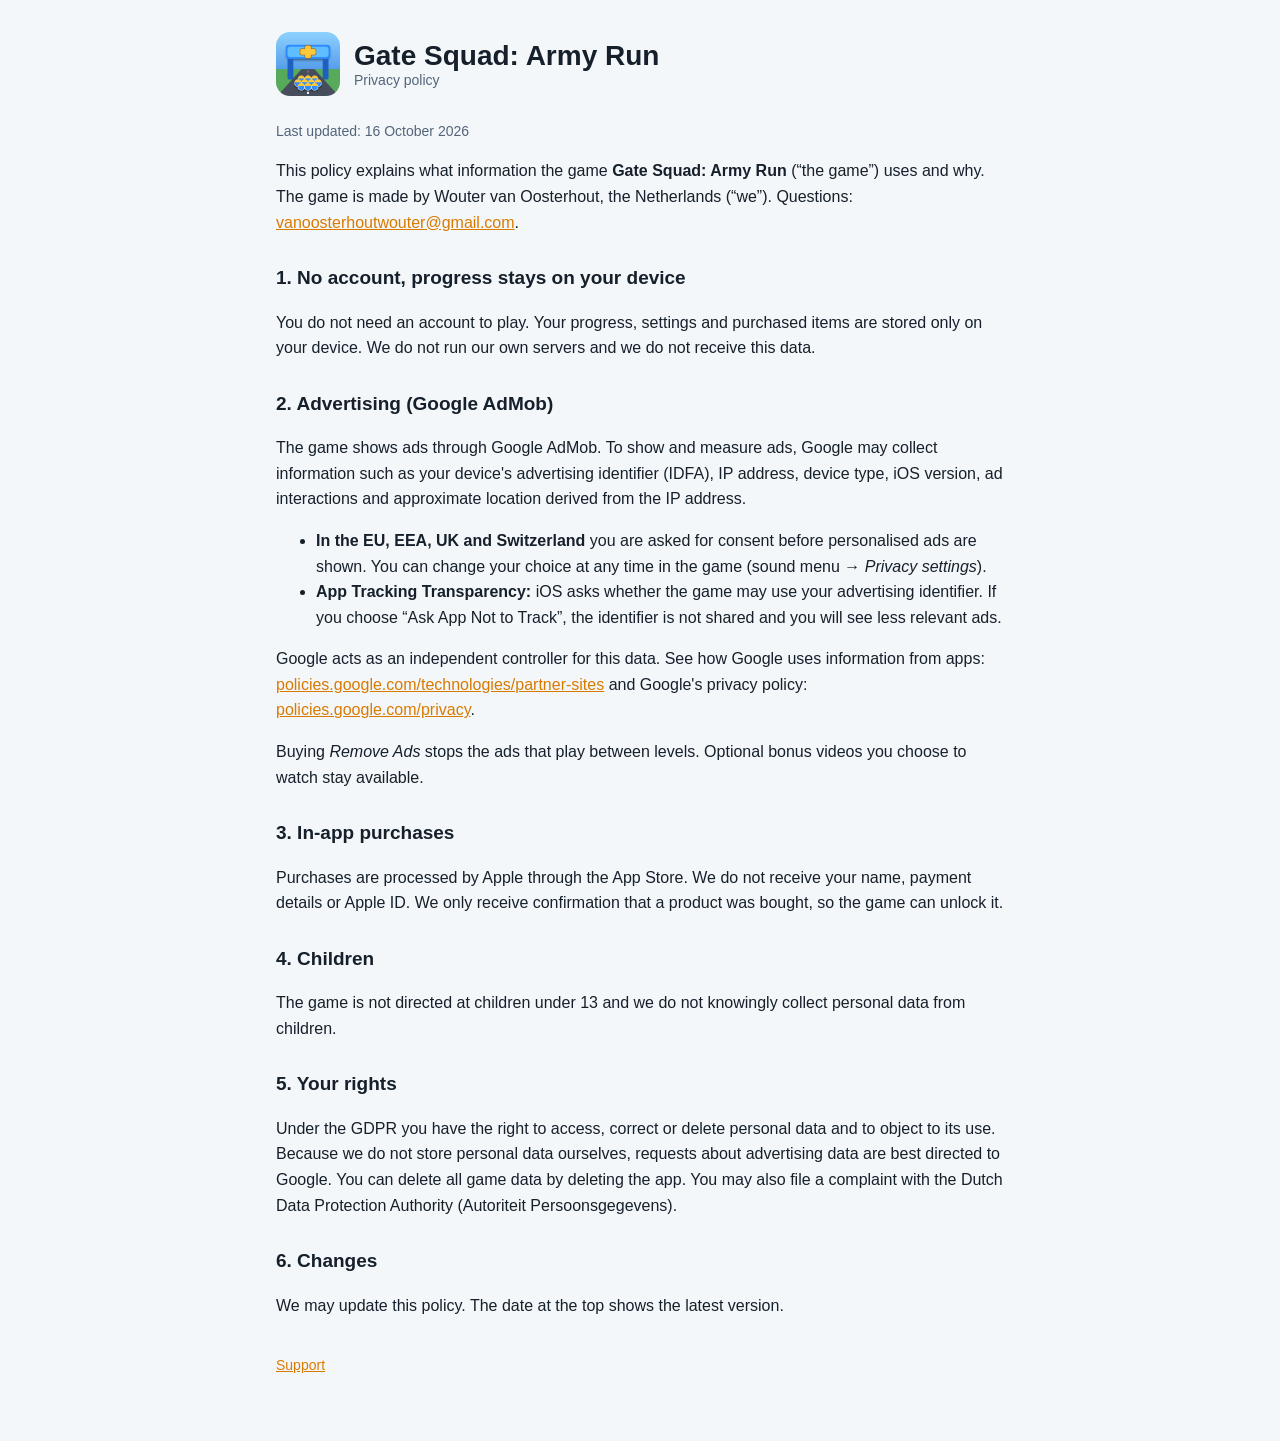
==== privacy.html @ c8fd2d6d "Add files via upload" ====
<!doctype html>
<html lang="en">
<head>
<meta charset="utf-8"><meta name="viewport" content="width=device-width,initial-scale=1">
<title>Gate Squad Privacy</title>
<link rel="stylesheet" href="style.css">
</head>
<body><main>
<header><img src="icon.png" alt=""><h1>Gate Squad: Army Run<small>Privacy policy</small></h1></header>
<p class="muted">Last updated: 16 October 2026</p>

<p>This policy explains what information the game <strong>Gate Squad: Army Run</strong> (“the game”) uses and why. The game is made by Wouter van Oosterhout, the Netherlands (“we”). Questions: <a href="mailto:vanoosterhoutwouter@gmail.com">vanoosterhoutwouter@gmail.com</a>.</p>

<h2>1. No account, progress stays on your device</h2>
<p>You do not need an account to play. Your progress, settings and purchased items are stored only on your device. We do not run our own servers and we do not receive this data.</p>

<h2>2. Advertising (Google AdMob)</h2>
<p>The game shows ads through Google AdMob. To show and measure ads, Google may collect information such as your device's advertising identifier (IDFA), IP address, device type, iOS version, ad interactions and approximate location derived from the IP address.</p>
<ul>
<li><strong>In the EU, EEA, UK and Switzerland</strong> you are asked for consent before personalised ads are shown. You can change your choice at any time in the game (sound menu → <em>Privacy settings</em>).</li>
<li><strong>App Tracking Transparency:</strong> iOS asks whether the game may use your advertising identifier. If you choose “Ask App Not to Track”, the identifier is not shared and you will see less relevant ads.</li>
</ul>
<p>Google acts as an independent controller for this data. See how Google uses information from apps: <a href="https://policies.google.com/technologies/partner-sites">policies.google.com/technologies/partner-sites</a> and Google's privacy policy: <a href="https://policies.google.com/privacy">policies.google.com/privacy</a>.</p>
<p>Buying <em>Remove Ads</em> stops the ads that play between levels. Optional bonus videos you choose to watch stay available.</p>

<h2>3. In-app purchases</h2>
<p>Purchases are processed by Apple through the App Store. We do not receive your name, payment details or Apple ID. We only receive confirmation that a product was bought, so the game can unlock it.</p>

<h2>4. Children</h2>
<p>The game is not directed at children under 13 and we do not knowingly collect personal data from children.</p>

<h2>5. Your rights</h2>
<p>Under the GDPR you have the right to access, correct or delete personal data and to object to its use. Because we do not store personal data ourselves, requests about advertising data are best directed to Google. You can delete all game data by deleting the app. You may also file a complaint with the Dutch Data Protection Authority (Autoriteit Persoonsgegevens).</p>

<h2>6. Changes</h2>
<p>We may update this policy. The date at the top shows the latest version.</p>

<nav><a href="index.html">Support</a></nav>
</main></body>
</html>
---- style.css ----
:root{--bg:#0f1720;--card:#17212c;--ink:#e9eef4;--muted:#9fb0c2;--accent:#ffb02e;--line:#2a3846}
@media (prefers-color-scheme: light){:root{--bg:#f4f7fa;--card:#fff;--ink:#16202b;--muted:#53657a;--accent:#d97a00;--line:#dfe6ee}}
*{box-sizing:border-box}
body{margin:0;background:var(--bg);color:var(--ink);font:16px/1.6 -apple-system,BlinkMacSystemFont,"Segoe UI",Roboto,sans-serif}
main{max-width:760px;margin:0 auto;padding:32px 16px 64px}
header{display:flex;align-items:center;gap:14px;margin-bottom:24px}
header img{width:64px;height:64px;border-radius:14px}
h1{font-size:28px;margin:0;line-height:1.15}
h1 small{display:block;font-size:14px;color:var(--muted);font-weight:500}
h2{font-size:19px;margin:28px 0 6px}
p,li{color:var(--ink)}
.muted{color:var(--muted);font-size:14px}
.card{background:var(--card);border:1px solid var(--line);border-radius:14px;padding:18px 20px;margin:16px 0}
a{color:var(--accent)}
nav{margin-top:36px;font-size:14px}
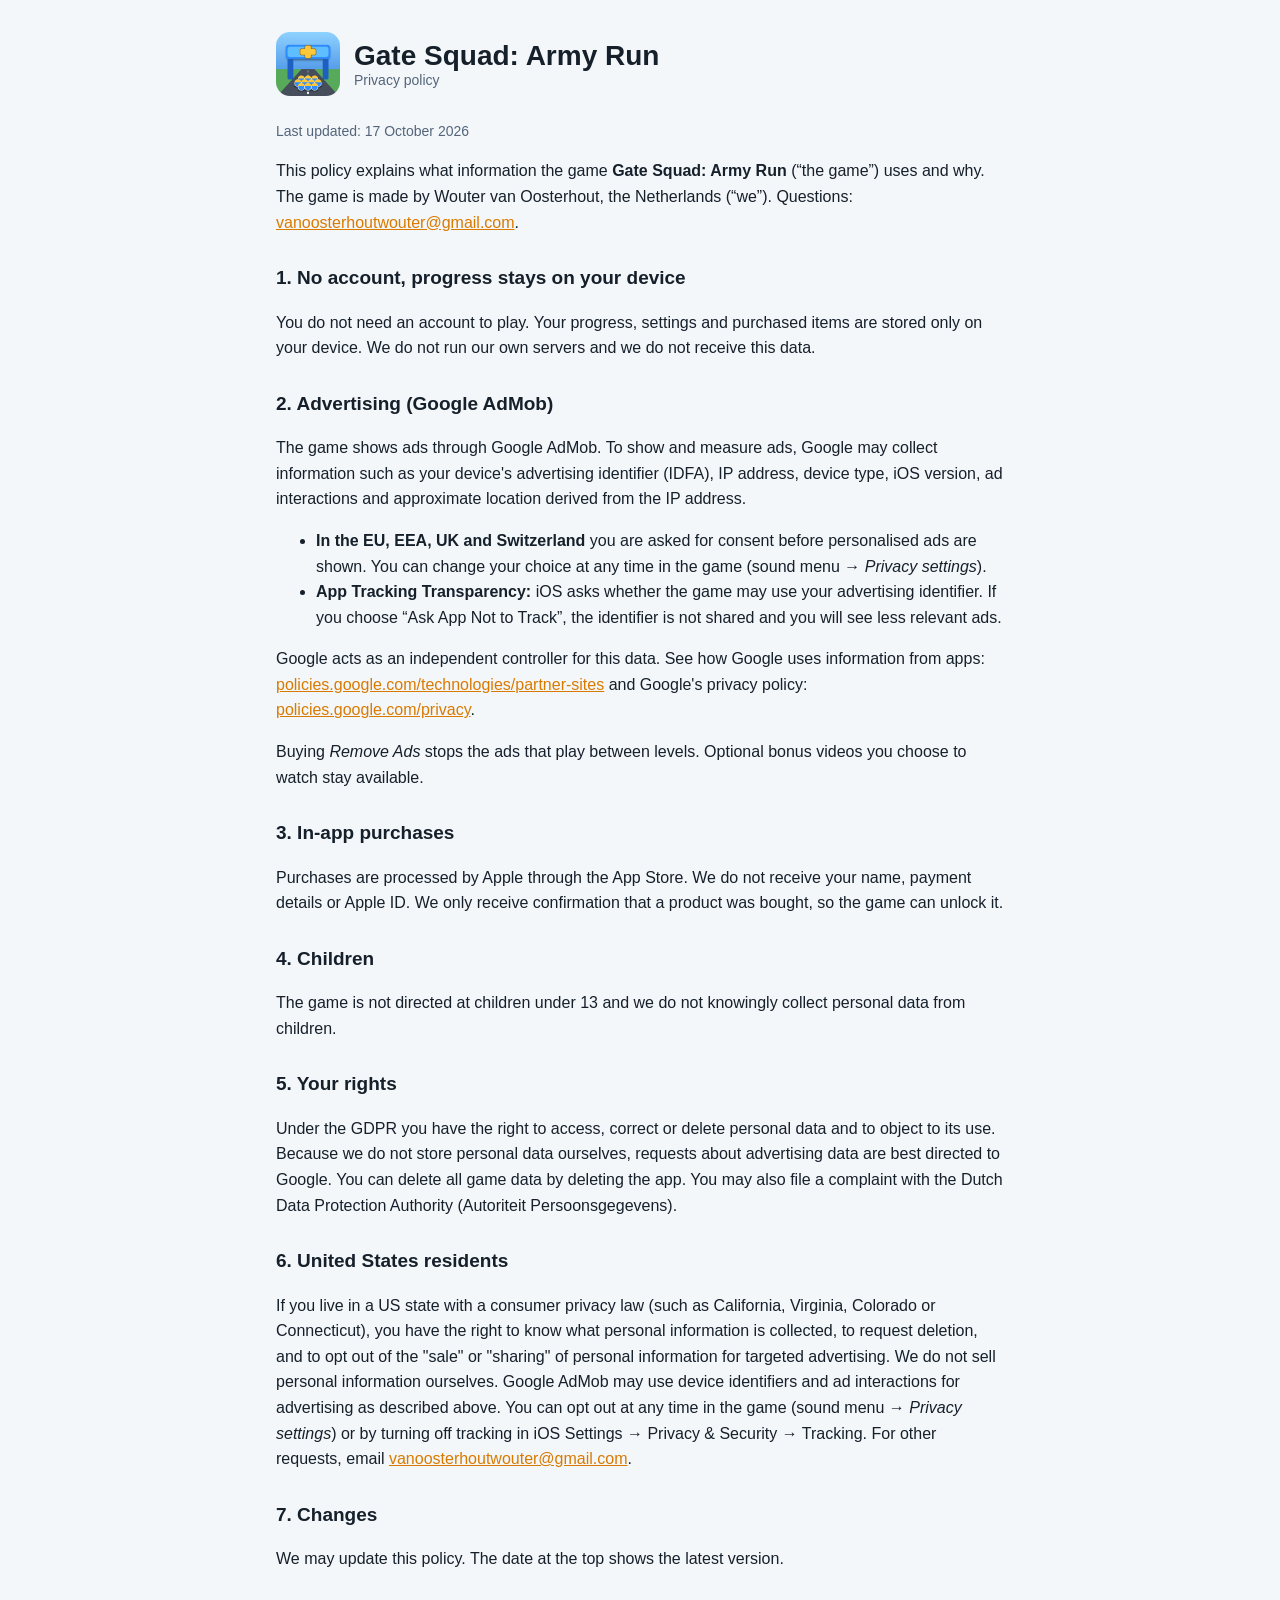
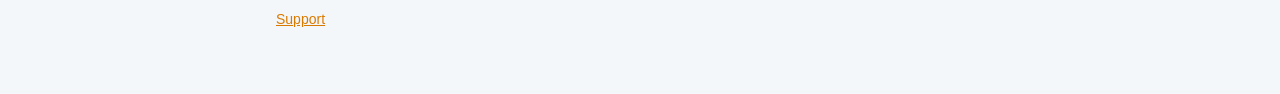
==== commit d8f239c6: "Add files via upload" ====
--- a/privacy.html
+++ b/privacy.html
@@ -7,7 +7,7 @@
 </head>
 <body><main>
 <header><img src="icon.png" alt=""><h1>Gate Squad: Army Run<small>Privacy policy</small></h1></header>
-<p class="muted">Last updated: 16 October 2026</p>
+<p class="muted">Last updated: 17 October 2026</p>
 
 <p>This policy explains what information the game <strong>Gate Squad: Army Run</strong> (“the game”) uses and why. The game is made by Wouter van Oosterhout, the Netherlands (“we”). Questions: <a href="mailto:vanoosterhoutwouter@gmail.com">vanoosterhoutwouter@gmail.com</a>.</p>
 
@@ -32,7 +32,10 @@
 <h2>5. Your rights</h2>
 <p>Under the GDPR you have the right to access, correct or delete personal data and to object to its use. Because we do not store personal data ourselves, requests about advertising data are best directed to Google. You can delete all game data by deleting the app. You may also file a complaint with the Dutch Data Protection Authority (Autoriteit Persoonsgegevens).</p>
 
-<h2>6. Changes</h2>
+<h2>6. United States residents</h2>
+<p>If you live in a US state with a consumer privacy law (such as California, Virginia, Colorado or Connecticut), you have the right to know what personal information is collected, to request deletion, and to opt out of the "sale" or "sharing" of personal information for targeted advertising. We do not sell personal information ourselves. Google AdMob may use device identifiers and ad interactions for advertising as described above. You can opt out at any time in the game (sound menu → <em>Privacy settings</em>) or by turning off tracking in iOS Settings → Privacy &amp; Security → Tracking. For other requests, email <a href="mailto:vanoosterhoutwouter@gmail.com">vanoosterhoutwouter@gmail.com</a>.</p>
+
+<h2>7. Changes</h2>
 <p>We may update this policy. The date at the top shows the latest version.</p>
 
 <nav><a href="index.html">Support</a></nav>
